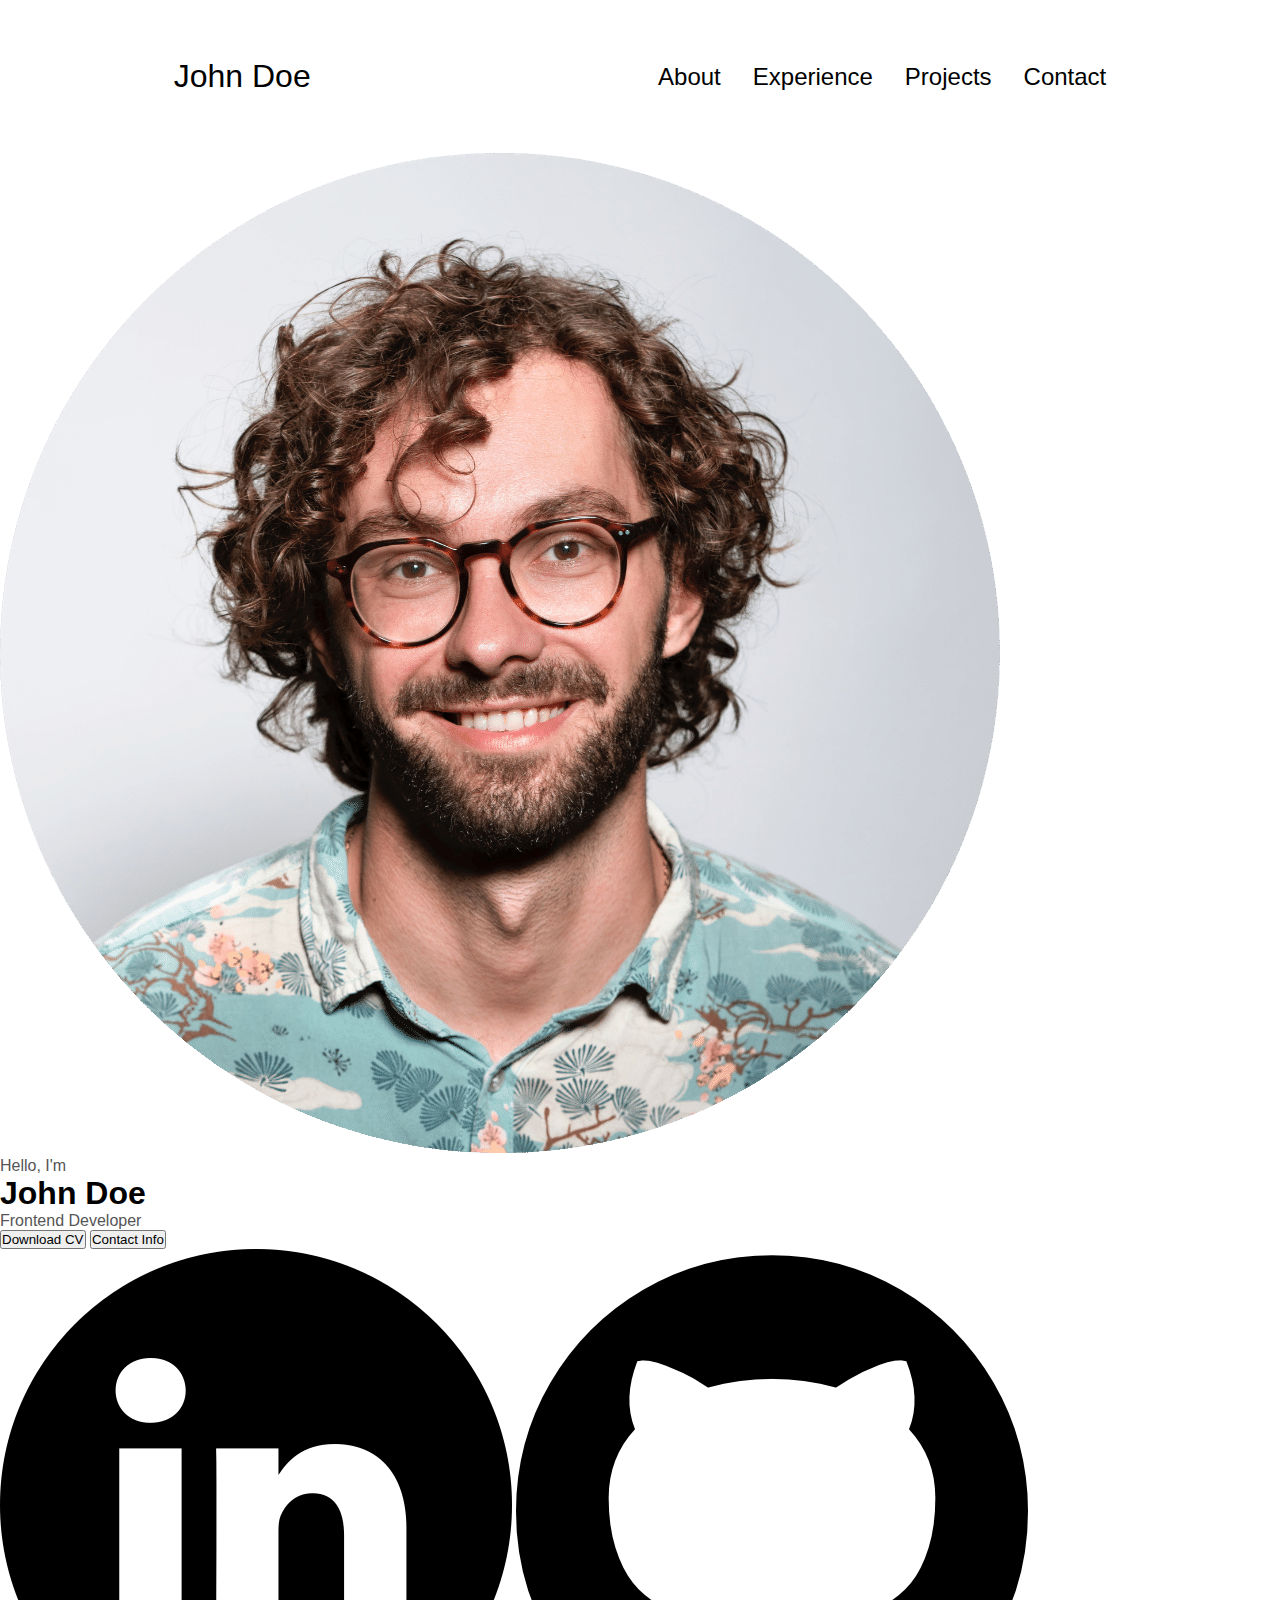
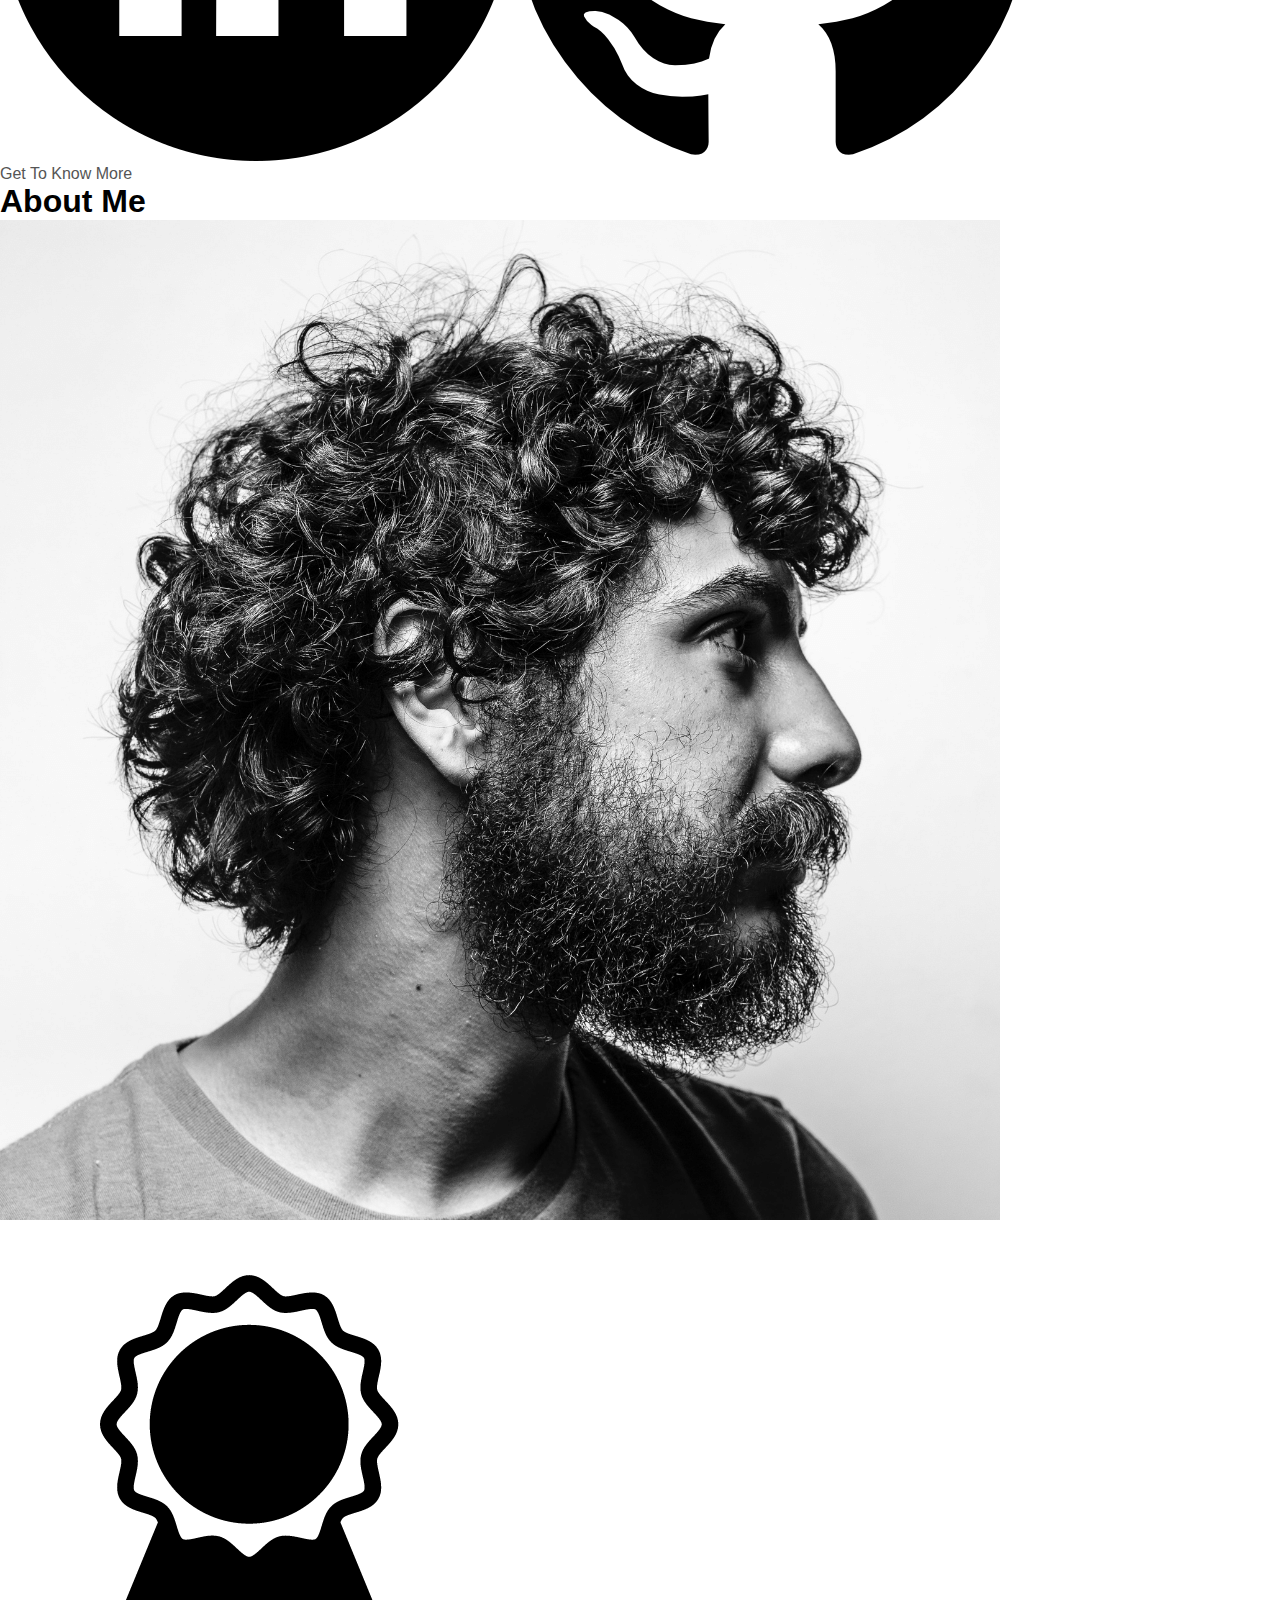
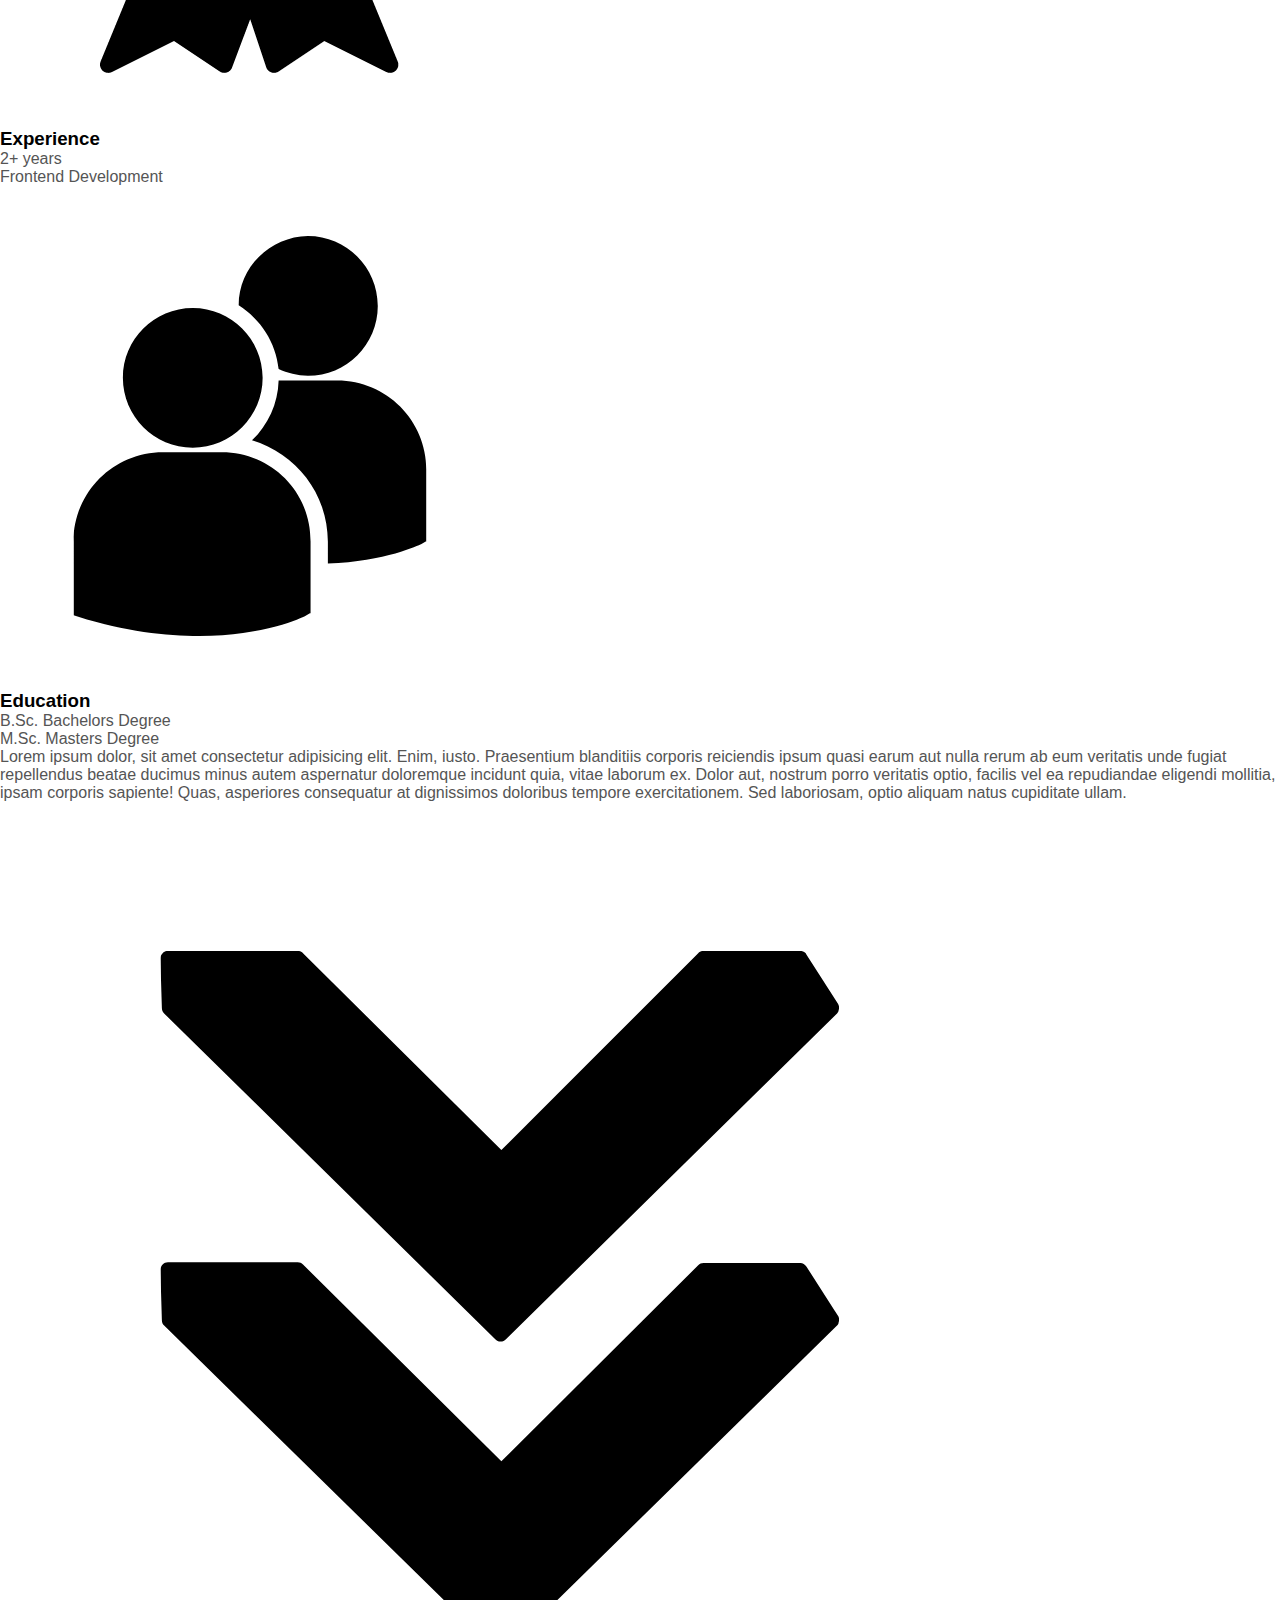
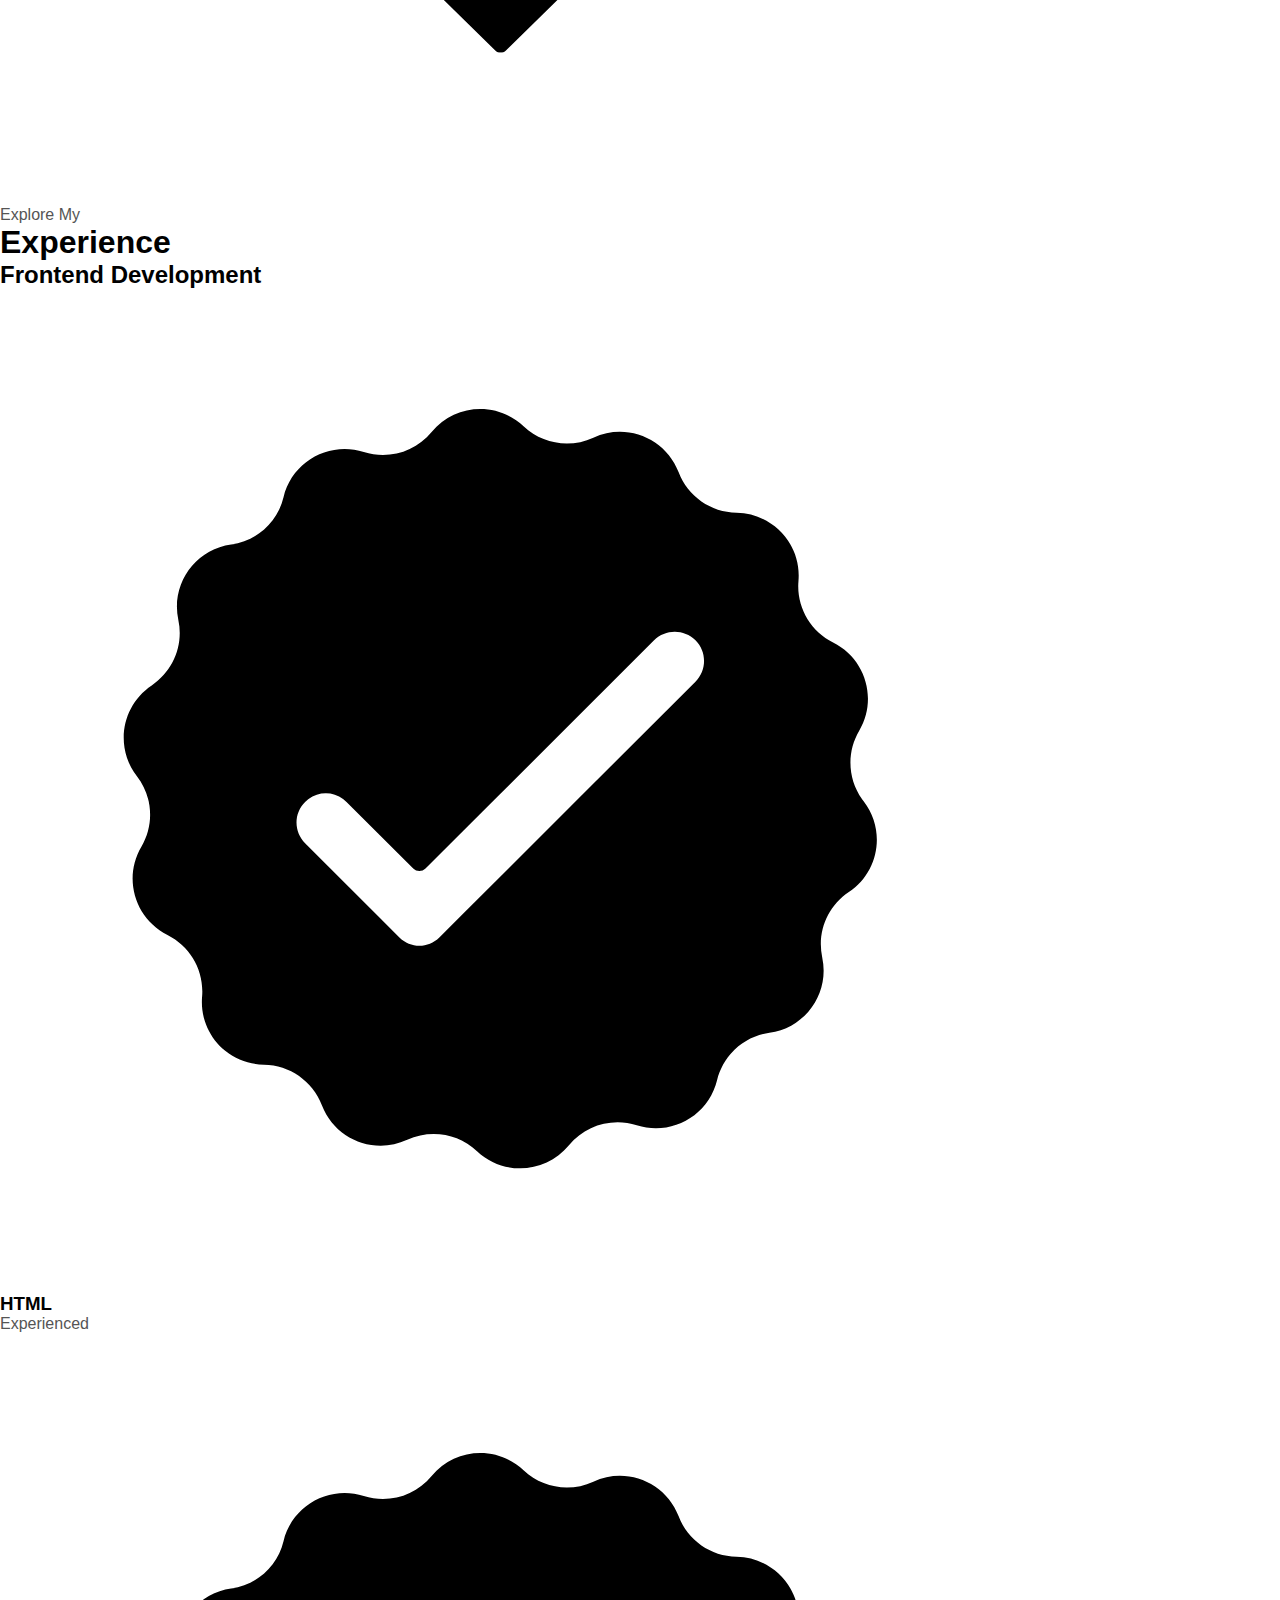
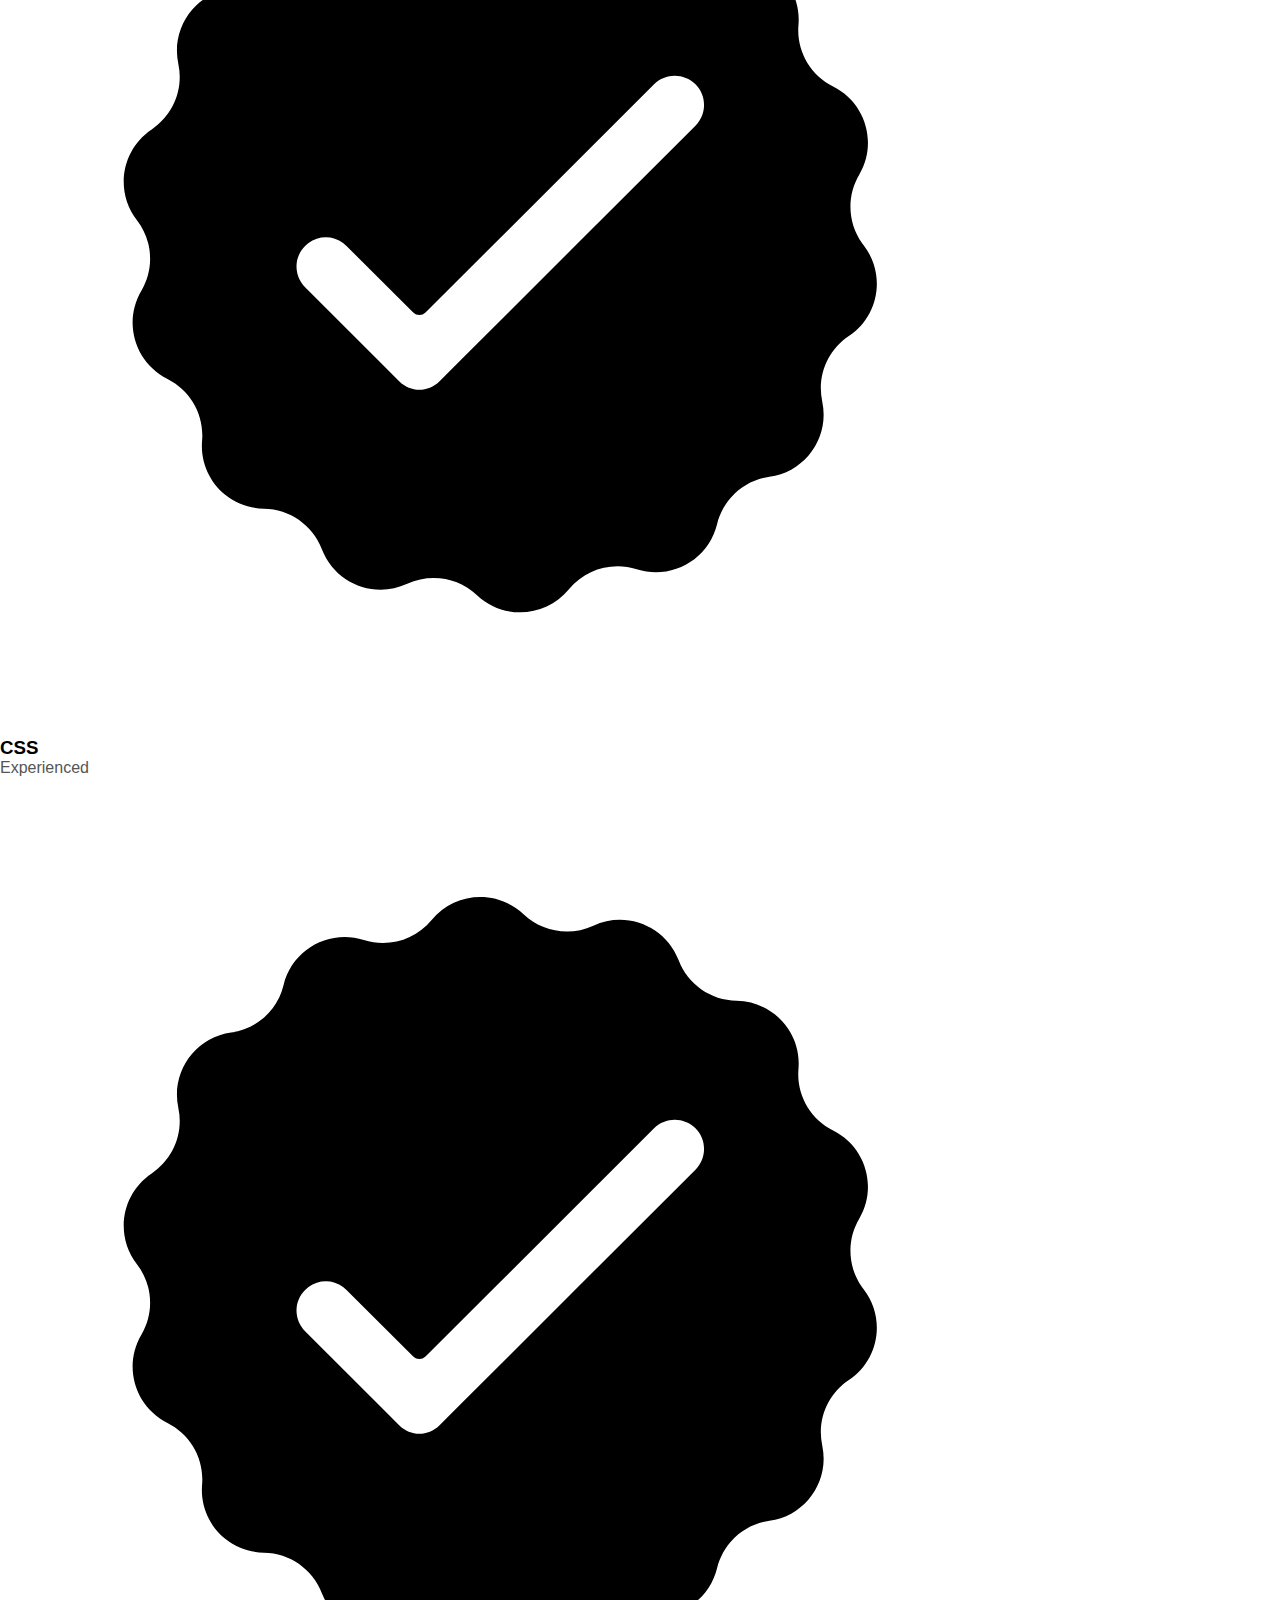
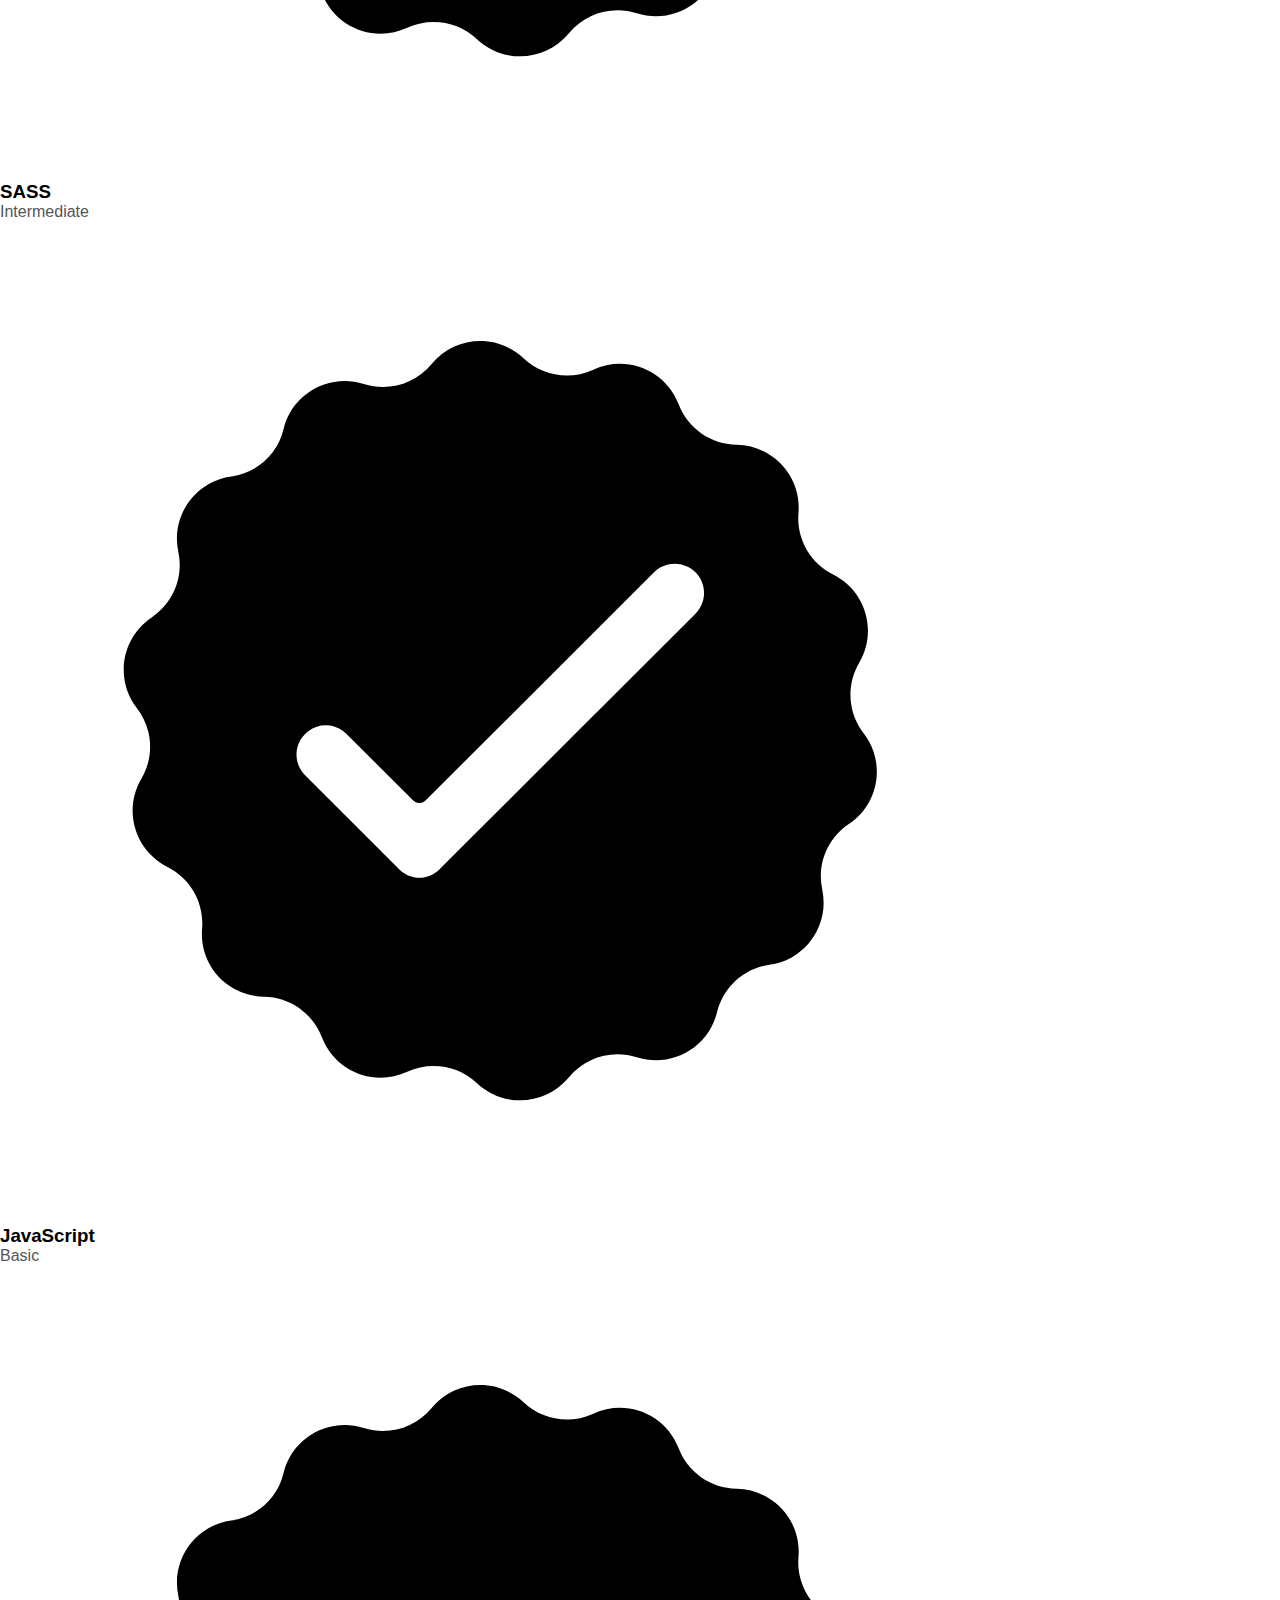
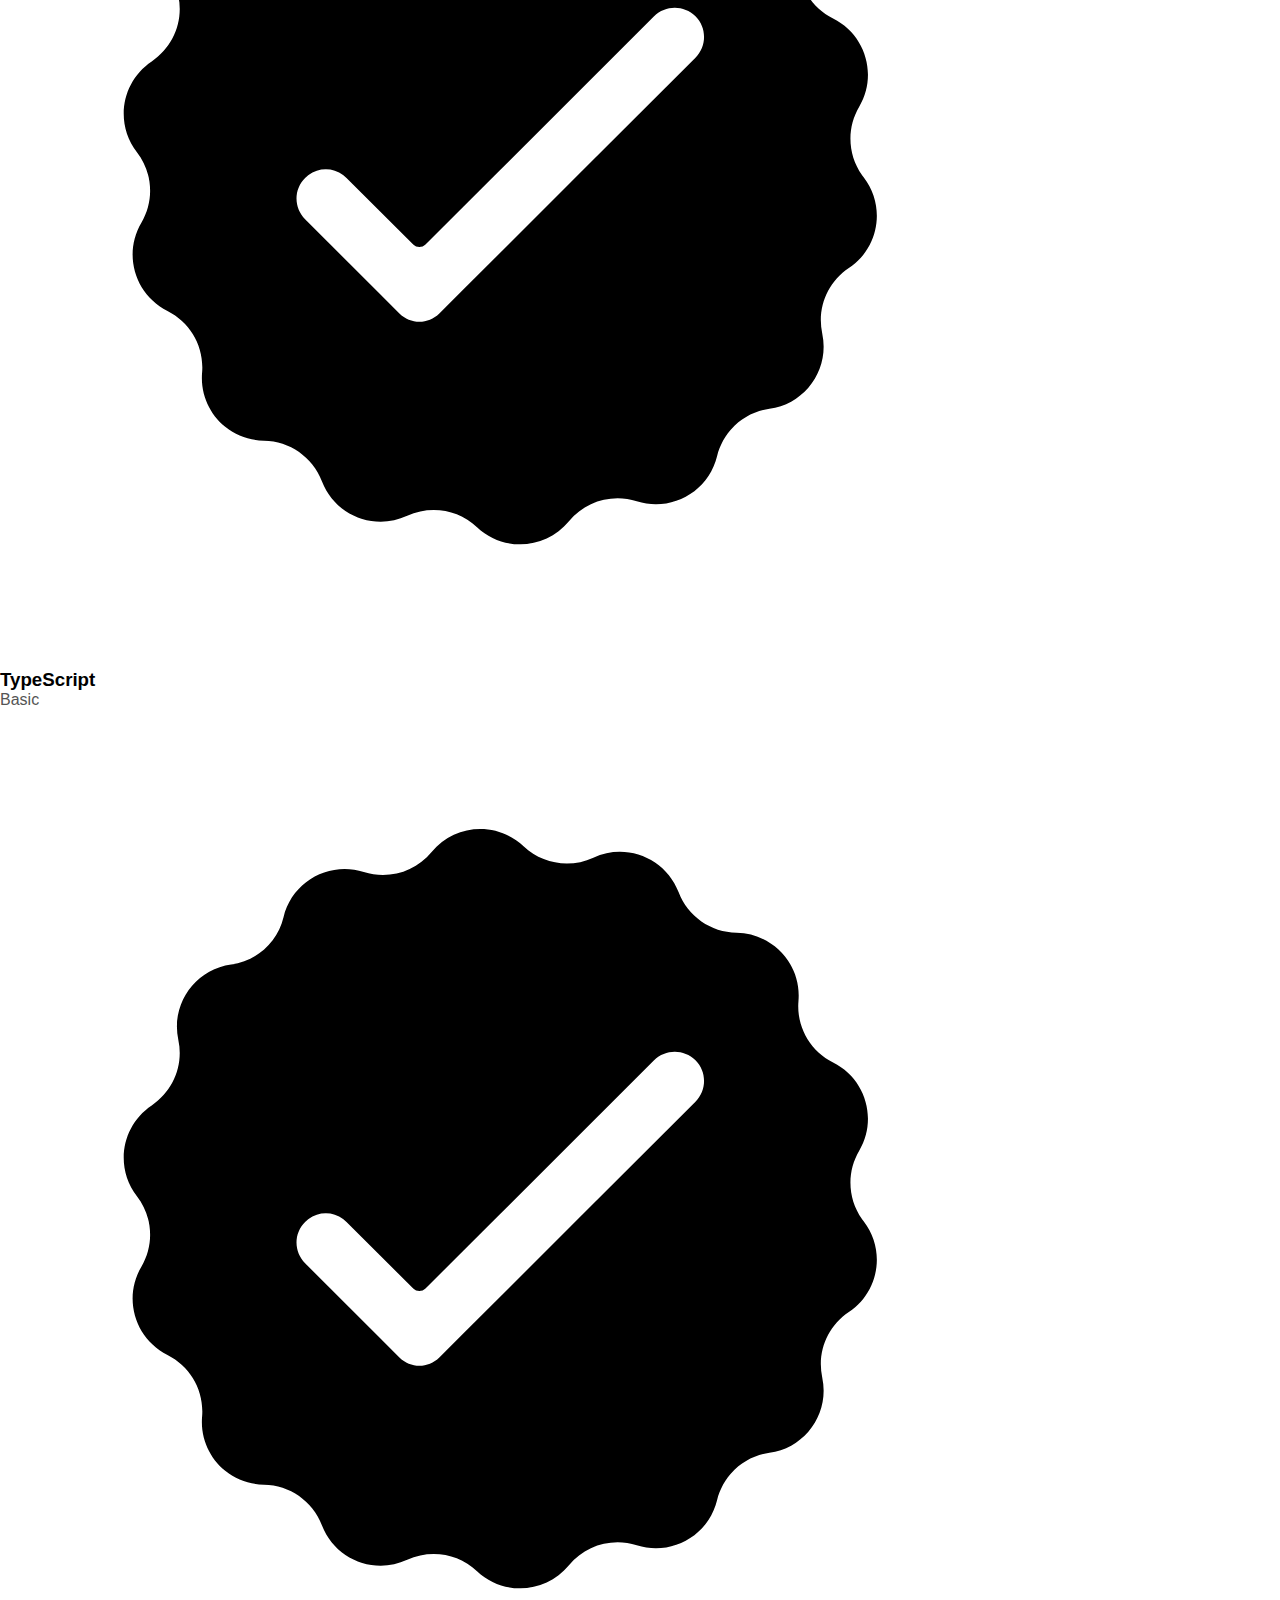
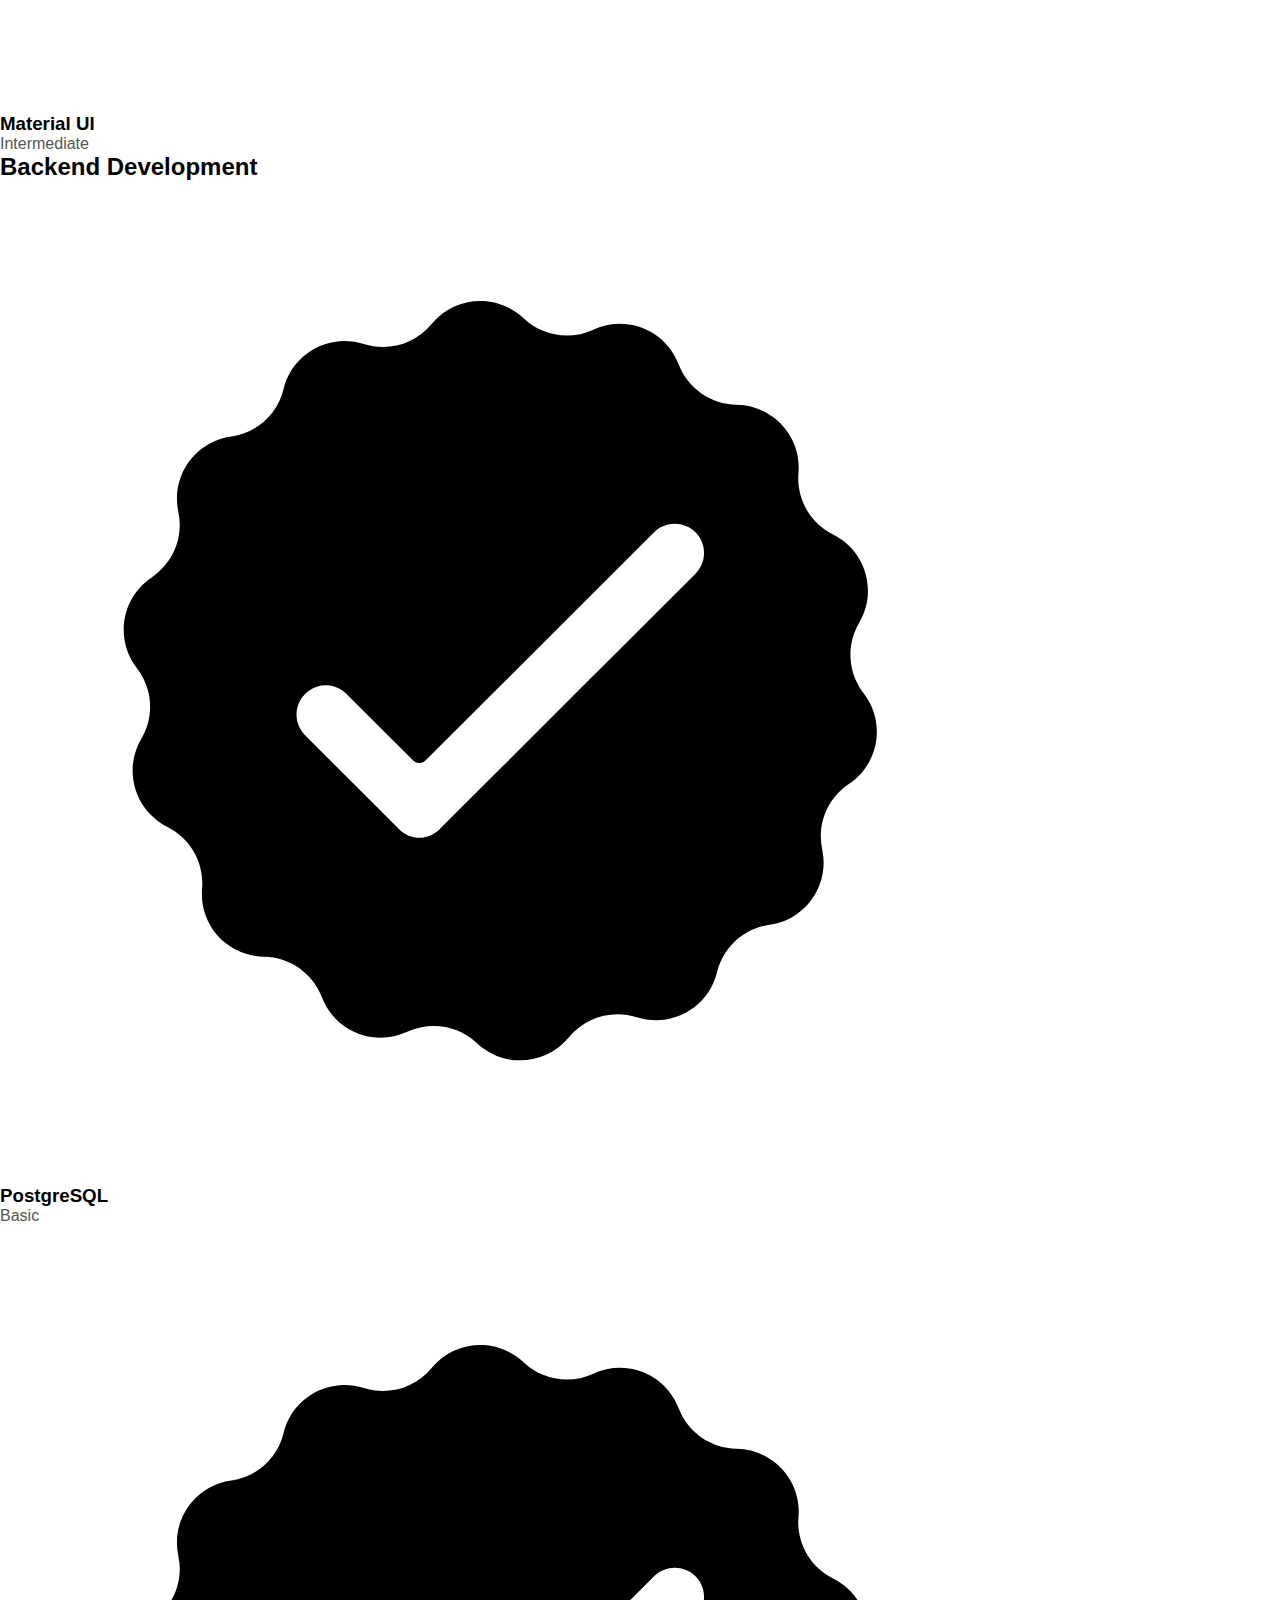
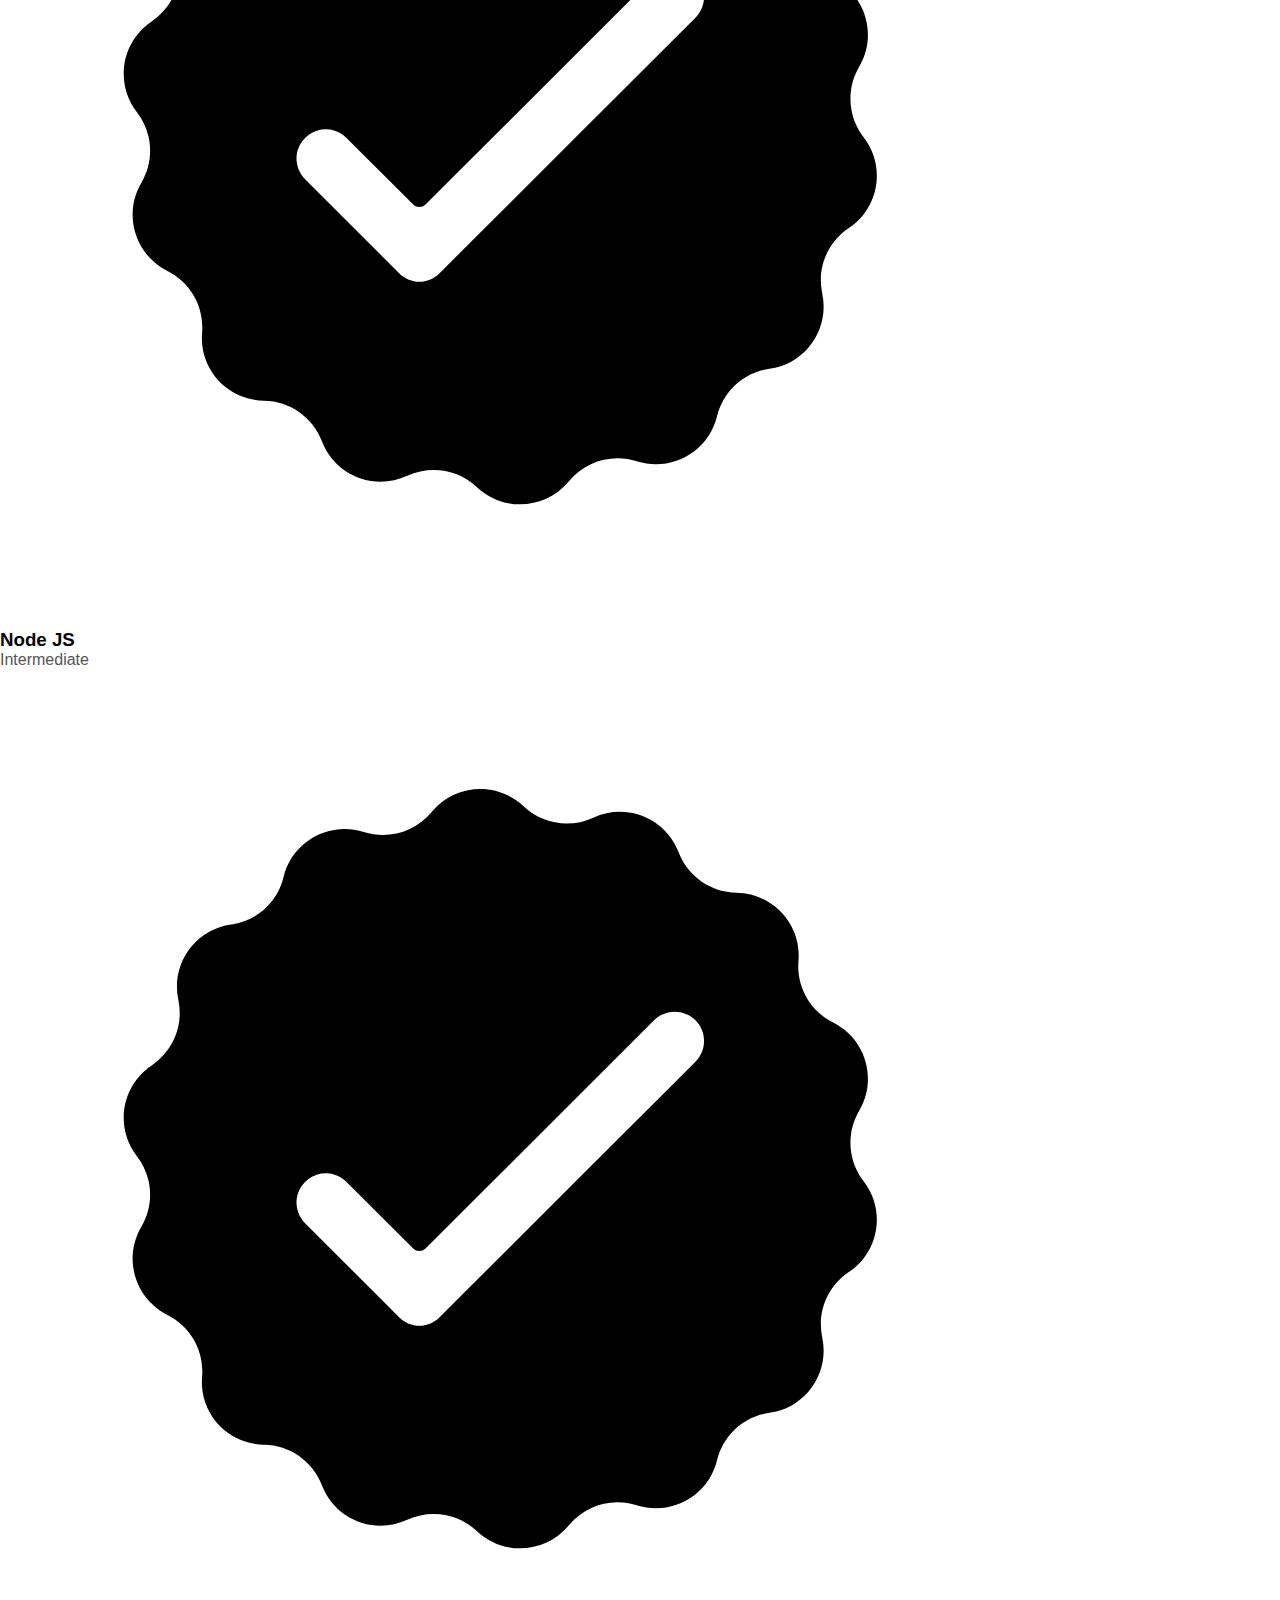
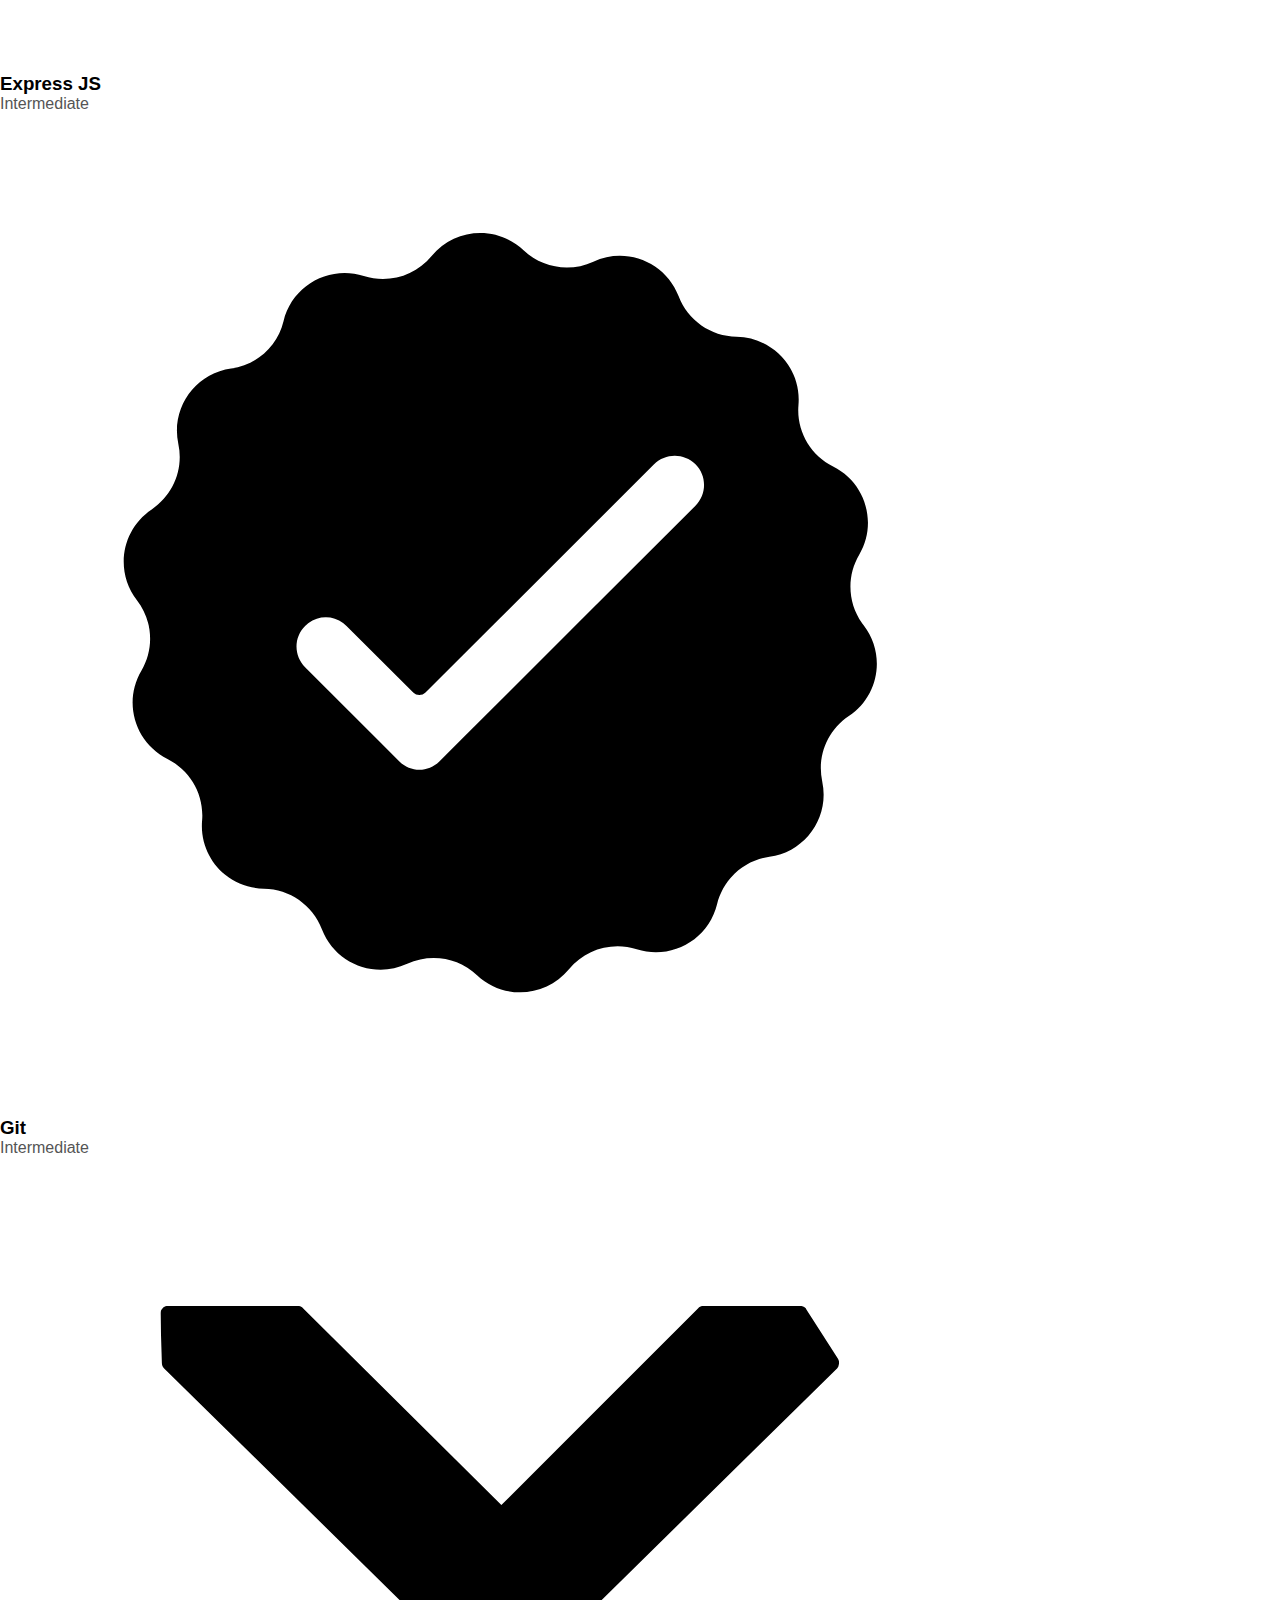
==== test.html @ 760bf9d9 "master" ====
<!DOCTYPE html>
<html lang="en">
  <head>
    <meta charset="UTF-8" />
    <meta http-equiv="X-UA-Compatible" content="IE=edge" />
    <meta name="viewport" content="width=device-width, initial-scale=1.0" />
    <link rel="stylesheet" href="style.css" />
    <link rel="stylesheet" href="mediaqueries.css" />
    <title>My Portfolio</title>
  </head>
  <body>
    <nav id="desktop-nav">
      <div class="logo">John Doe</div>
      <div>
        <ul class="nav-links">
          <li><a href="#about">About</a></li>
          <li><a href="#experience">Experience</a></li>
          <li><a href="#projects">Projects</a></li>
          <li><a href="#contact">Contact</a></li>
        </ul>
      </div>
    </nav>
    <nav id="hamburger-nav">
      <div class="logo">John Doe</div>
      <div class="hamburger-menu">
        <div class="hamburger-icon" onclick="toggleMenu()">
          <span></span>
          <span></span>
          <span></span>
        </div>
        <div class="menu-links">
          <li><a href="#about " onclick="toggleMenu()">About</a></li>
          <li><a href="#experience" onclick="toggleMenu()">Experience</a></li>
          <li><a href="#projects" onclick="toggleMenu()">Projects</a></li>
          <li><a href="#contact" onclick="toggleMenu()">Contact</a></li>
        </div>
      </div>
    </nav>
    <section id="profile">
      <div class="section__pic-container">
        <img src="./assets/profile-pic.png" alt="John Doe profile picture" />
      </div>
      <div class="section__text">
        <p class="section__text__p1">Hello, I'm</p>
        <h1 class="title">John Doe</h1>
        <p class="section__text__p2">Frontend Developer</p>
        <div class="btn-container">
          <button
            class="btn btn-color-2"
            onclick="window.open('./assets/resume-example.pdf')"
          >
            Download CV
          </button>
          <button class="btn btn-color-1" onclick="location.href='./#contact'">
            Contact Info
          </button>
        </div>
        <div id="socials-container">
          <img
            src="/assets/linkedin.png"
            class="icon"
            onclick="location.href='https://linkedin.com/';"
            alt=""
          />
          <img
            src="/assets/github.png"
            class="icon"
            onclick="location.href='https://github.com/'"
            alt=""
          />
        </div>
      </div>
    </section>
    <section id="about">
      <p class="section__text__p1">Get To Know More</p>
      <h1 class="title">About Me</h1>
      <div class="section-container">
        <div class="section__pic-container">
          <img
            class="about-pic"
            src="./assets/about-pic.png"
            alt="Profile Picture"
          />
        </div>
        <div class="about-details-container">
          <div class="about-containers">
            <div class="details-container">
              <img
                class="icon"
                src="/assets/experience.png"
                alt="Experience icon"
              />
              <h3>Experience</h3>
              <p>2+ years<br />Frontend Development</p>
            </div>
            <div class="details-container">
              <img
                class="icon"
                src="/assets/education.png"
                alt="Experience icon"
              />
              <h3>Education</h3>
              <p>B.Sc. Bachelors Degree<br />M.Sc. Masters Degree</p>
            </div>
          </div>
          <div class="text-container">
            <p>
              Lorem ipsum dolor, sit amet consectetur adipisicing elit. Enim,
              iusto. Praesentium blanditiis corporis reiciendis ipsum quasi
              earum aut nulla rerum ab eum veritatis unde fugiat repellendus
              beatae ducimus minus autem aspernatur doloremque incidunt quia,
              vitae laborum ex. Dolor aut, nostrum porro veritatis optio,
              facilis vel ea repudiandae eligendi mollitia, ipsam corporis
              sapiente! Quas, asperiores consequatur at dignissimos doloribus
              tempore exercitationem. Sed laboriosam, optio aliquam natus
              cupiditate ullam.
            </p>
          </div>
        </div>
      </div>
      <img
        src="/assets/arrow.png"
        class="icon arrow"
        onclick="location.href='./#experience'"
        alt=""
      />
    </section>
    <section id="experience">
      <p class="section__text__p1">Explore My</p>
      <h1 class="title">Experience</h1>
      <div class="experience-details-container">
        <div class="about-containers">
          <div class="details-container">
            <h2 class="experience-sub-title">Frontend Development</h2>
            <div class="article-container">
              <article>
                <img
                  class="icon"
                  src="/assets/checkmark.png"
                  alt="Experience icon"
                />
                <div>
                  <h3>HTML</h3>
                  <p>Experienced</p>
                </div>
              </article>
              <article>
                <img
                  class="icon"
                  src="/assets/checkmark.png"
                  alt="Experience icon"
                />
                <div>
                  <h3>CSS</h3>
                  <p>Experienced</p>
                </div>
              </article>
              <article>
                <img
                  class="icon"
                  src="/assets/checkmark.png"
                  alt="Experience icon"
                />
                <div>
                  <h3>SASS</h3>
                  <p>Intermediate</p>
                </div>
              </article>
              <article>
                <img
                  class="icon"
                  src="/assets/checkmark.png"
                  alt="Experience icon"
                />
                <div>
                  <h3>JavaScript</h3>
                  <p>Basic</p>
                </div>
              </article>
              <article>
                <img
                  class="icon"
                  src="/assets/checkmark.png"
                  alt="Experience icon"
                />
                <div>
                  <h3>TypeScript</h3>
                  <p>Basic</p>
                </div>
              </article>
              <article>
                <img
                  class="icon"
                  src="/assets/checkmark.png"
                  alt="Experience icon"
                />
                <div>
                  <h3>Material UI</h3>
                  <p>Intermediate</p>
                </div>
              </article>
            </div>
          </div>
          <div class="details-container">
            <h2 class="experience-sub-title">Backend Development</h2>
            <div class="article-container">
              <article>
                <img
                  class="icon"
                  src="/assets/checkmark.png"
                  alt="Experience icon"
                />
                <div>
                  <h3>PostgreSQL</h3>
                  <p>Basic</p>
                </div>
              </article>
              <article>
                <img
                  class="icon"
                  src="/assets/checkmark.png"
                  alt="Experience icon"
                />
                <div>
                  <h3>Node JS</h3>
                  <p>Intermediate</p>
                </div>
              </article>
              <article>
                <img
                  class="icon"
                  src="/assets/checkmark.png"
                  alt="Experience icon"
                />
                <div>
                  <h3>Express JS</h3>
                  <p>Intermediate</p>
                </div>
              </article>
              <article>
                <img
                  class="icon"
                  src="/assets/checkmark.png"
                  alt="Experience icon"
                />
                <div>
                  <h3>Git</h3>
                  <p>Intermediate</p>
                </div>
              </article>
            </div>
          </div>
        </div>
      </div>
      <img
        src="/assets/arrow.png"
        class="icon arrow"
        onclick="location.href='./#projects'"
        alt=""
      />
    </section>
    <section id="projects">
      <p class="section__text__p1">Browse My Recent</p>
      <h1 class="title">Projects</h1>
      <div class="experience-details-container">
        <div class="about-containers">
          <div class="details-container color-container">
            <div class="article-container">
              <img
                class="project-img"
                src="/assets/project-1.png"
                alt="project-1"
              />
            </div>
            <h2 class="experience-sub-title project-title">Project One</h2>
            <div class="btn-container">
              <button
                class="btn btn-color-2 project-btn"
                onclick="location.href='https://github.com/';"
              >
                GitHub
              </button>
              <button
                class="btn btn-color-2 project-btn"
                onclick="location.href='https://linkedin.com/';"
              >
                Live Demo
              </button>
            </div>
          </div>
          <div class="details-container color-container">
            <div class="article-container">
              <img
                class="project-img"
                src="/assets/project-2.png"
                alt="project-1"
              />
            </div>
            <h2 class="experience-sub-title project-title">Project Two</h2>
            <div class="btn-container">
              <button
                class="btn btn-color-2 project-btn"
                onclick="location.href='https://github.com/';"
              >
                GitHub
              </button>
              <button
                class="btn btn-color-2 project-btn"
                onclick="location.href='https://linkedin.com/';"
              >
                Live Demo
              </button>
            </div>
          </div>
          <div class="details-container color-container">
            <div class="article-container">
              <img
                class="project-img"
                src="/assets/project-3.png"
                alt="project-1"
              />
            </div>
            <h2 class="experience-sub-title project-title">Project Three</h2>
            <div class="btn-container">
              <button
                class="btn btn-color-2 project-btn"
                onclick="location.href='https://github.com/';"
              >
                GitHub
              </button>
              <button
                class="btn btn-color-2 project-btn"
                onclick="location.href='https://linkedin.com/';"
              >
                Live Demo
              </button>
            </div>
          </div>
        </div>
      </div>
      <img
        src="/assets/arrow.png"
        class="icon arrow"
        onclick="location.href='./#contact'"
        alt=""
      />
    </section>
    <section id="contact">
      <p class="section__text__p1">Get In Touch</p>
      <h1 class="title">Contact Me</h1>
      <div class="contact-info-upper-container">
        <div class="contact-info-container">
          <img
            src="/assets/email.png"
            class="icon contact-icon"
            alt="Email icon"
          />
          <p><a href="mailto:examplemail@gmail.com">Example@email.com</a></p>
        </div>
        <div class="contact-info-container">
          <img
            src="/assets/email.png"
            class="icon contact-icon"
            alt="Email icon"
          />
          <p><a href="https://www.linkedin.com/">LinkedIn</a></p>
        </div>
      </div>
    </section>
    <footer>
      <nav>
        <div class="nav-links-container">
          <ul class="nav-links">
            <li><a href="#about">About</a></li>
            <li><a href="#experience">Experience</a></li>
            <li><a href="#projects">Projects</a></li>
            <li><a href="#contact">Contact</a></li>
          </ul>
        </div>
      </nav>
      <p>Copyright &#169; 2023 John Doe. All Rights Reserved</p>
    </footer>
    <script src="script.js"></script>
  </body>
</html>
---- style.css ----
/* General */

@import url("https://fonts.googleapis.com/css2?family=Poppins:wght@300;400;500;600&display=swap");

* {
  margin: 0;
  padding: 0;
}

body {
  font-family: "Poppines", sans-serif;
  .poppins-light {
    font-family: "Poppins", sans-serif;
    font-weight: 300;
    font-style: normal;
  }

  .poppins-regular {
    font-family: "Poppins", sans-serif;
    font-weight: 400;
    font-style: normal;
  }

  .poppins-medium {
    font-family: "Poppins", sans-serif;
    font-weight: 500;
    font-style: normal;
  }

  .poppins-semibold {
    font-family: "Poppins", sans-serif;
    font-weight: 600;
    font-style: normal;
  }
}

html {
  scroll-behavior: smooth;
}

p {
  color: rgb(85, 85, 85);
}

/* Transation */

a,
.btn {
  transition: all 300ms ease;
}

/* desktop nav */

nav,
.nav-links {
  display: flex;
}

nav {
  justify-content: space-around;
  align-items: center;
  height: 17vh;
}

.nav-links {
  gap: 2rem;
  list-style: none;
  font-size: 1.5rem;
}

a {
  color: black;
  text-decoration: none;
  text-decoration-color: white;
}

a:hover {
  color: gray;
  text-decoration: underline;
  text-underline-offset: 1rem;
  text-decoration-color: rgb(181, 181, 181);
}

.logo {
  font-size: 2rem;
}

.logo:hover {
  cursor: default;
}


/* HAMBUGER MENU */

#hamburger-nav {
  display: none;
}

.hamburger-menu {
  position: relative;
  display: inline-block;
}

.hamburger-icon {
  display: flex;
  flex-direction: column;
  justify-content: space-between;
  height: 24px;
  width: 30px;
  cursor: pointer;
}

.hamburger-icon span {
  width: 100%;
  height: 2px;
  background-color: black;
  transition: all 0.3s ease-in-out;
}

.menu-links {
  position: absolute;
  top: 100%;
  right: 0%;
  background-color: white;
  width: fit-content;
  max-height: 0;
  overflow: hidden;
  transition: all 0.3s ease-in-out;
}
---- mediaqueries.css ----
@media screen and (max-width: 1200px) {
    #desktop-nav {
        display: none;
    }
    #hamburger-nav {
        display: flex;
    }
}
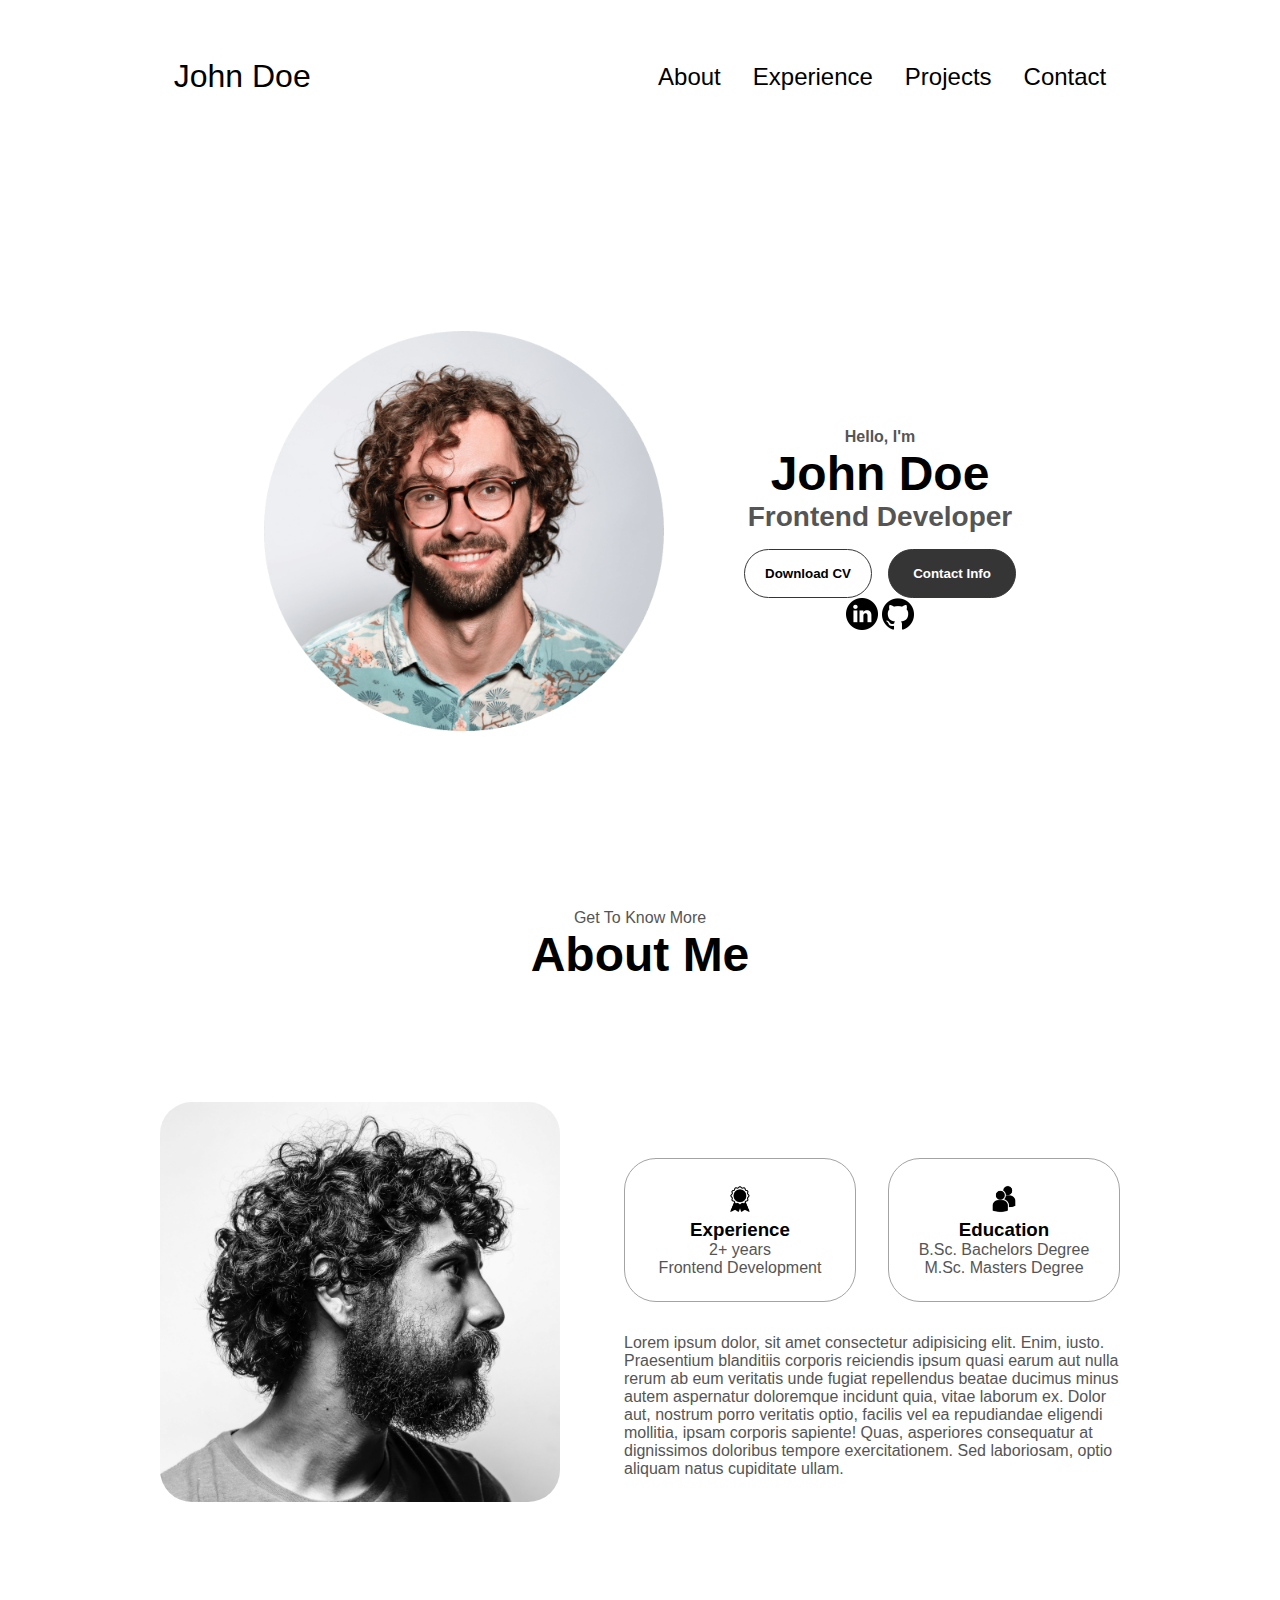
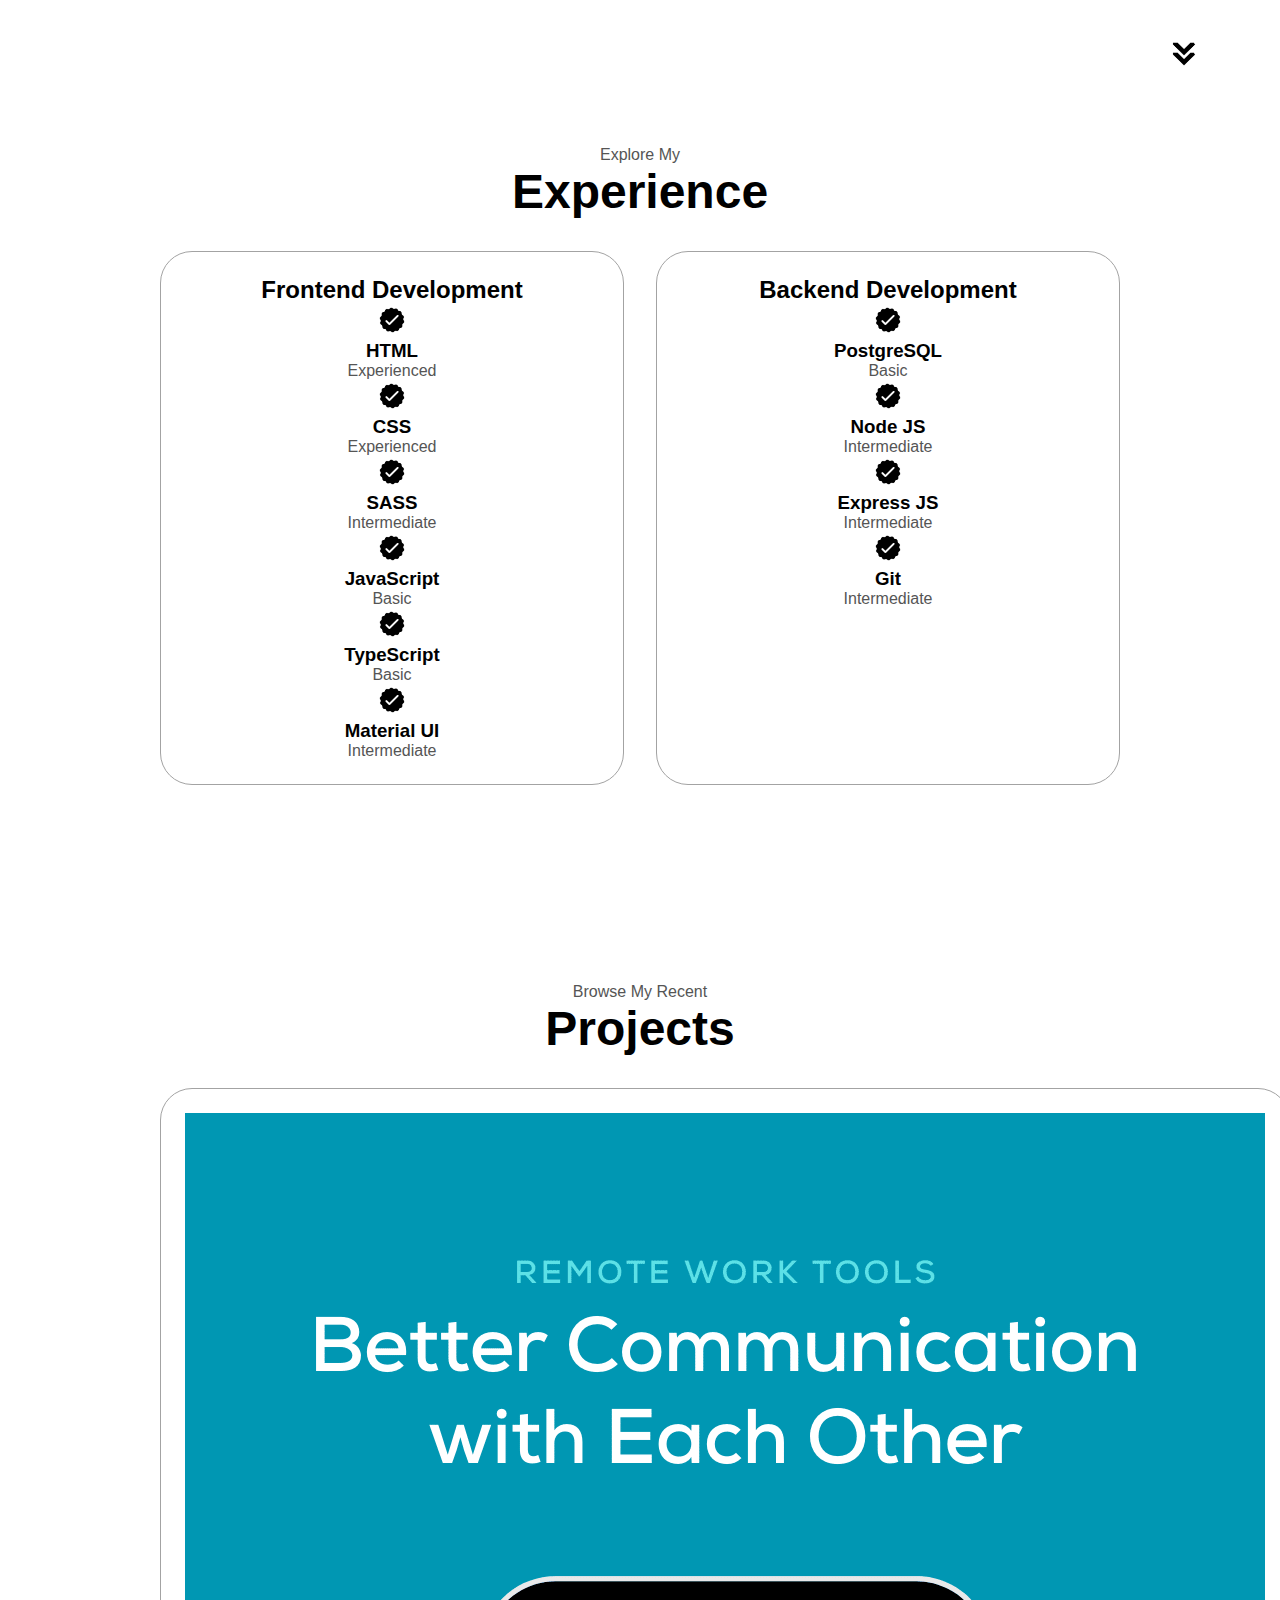
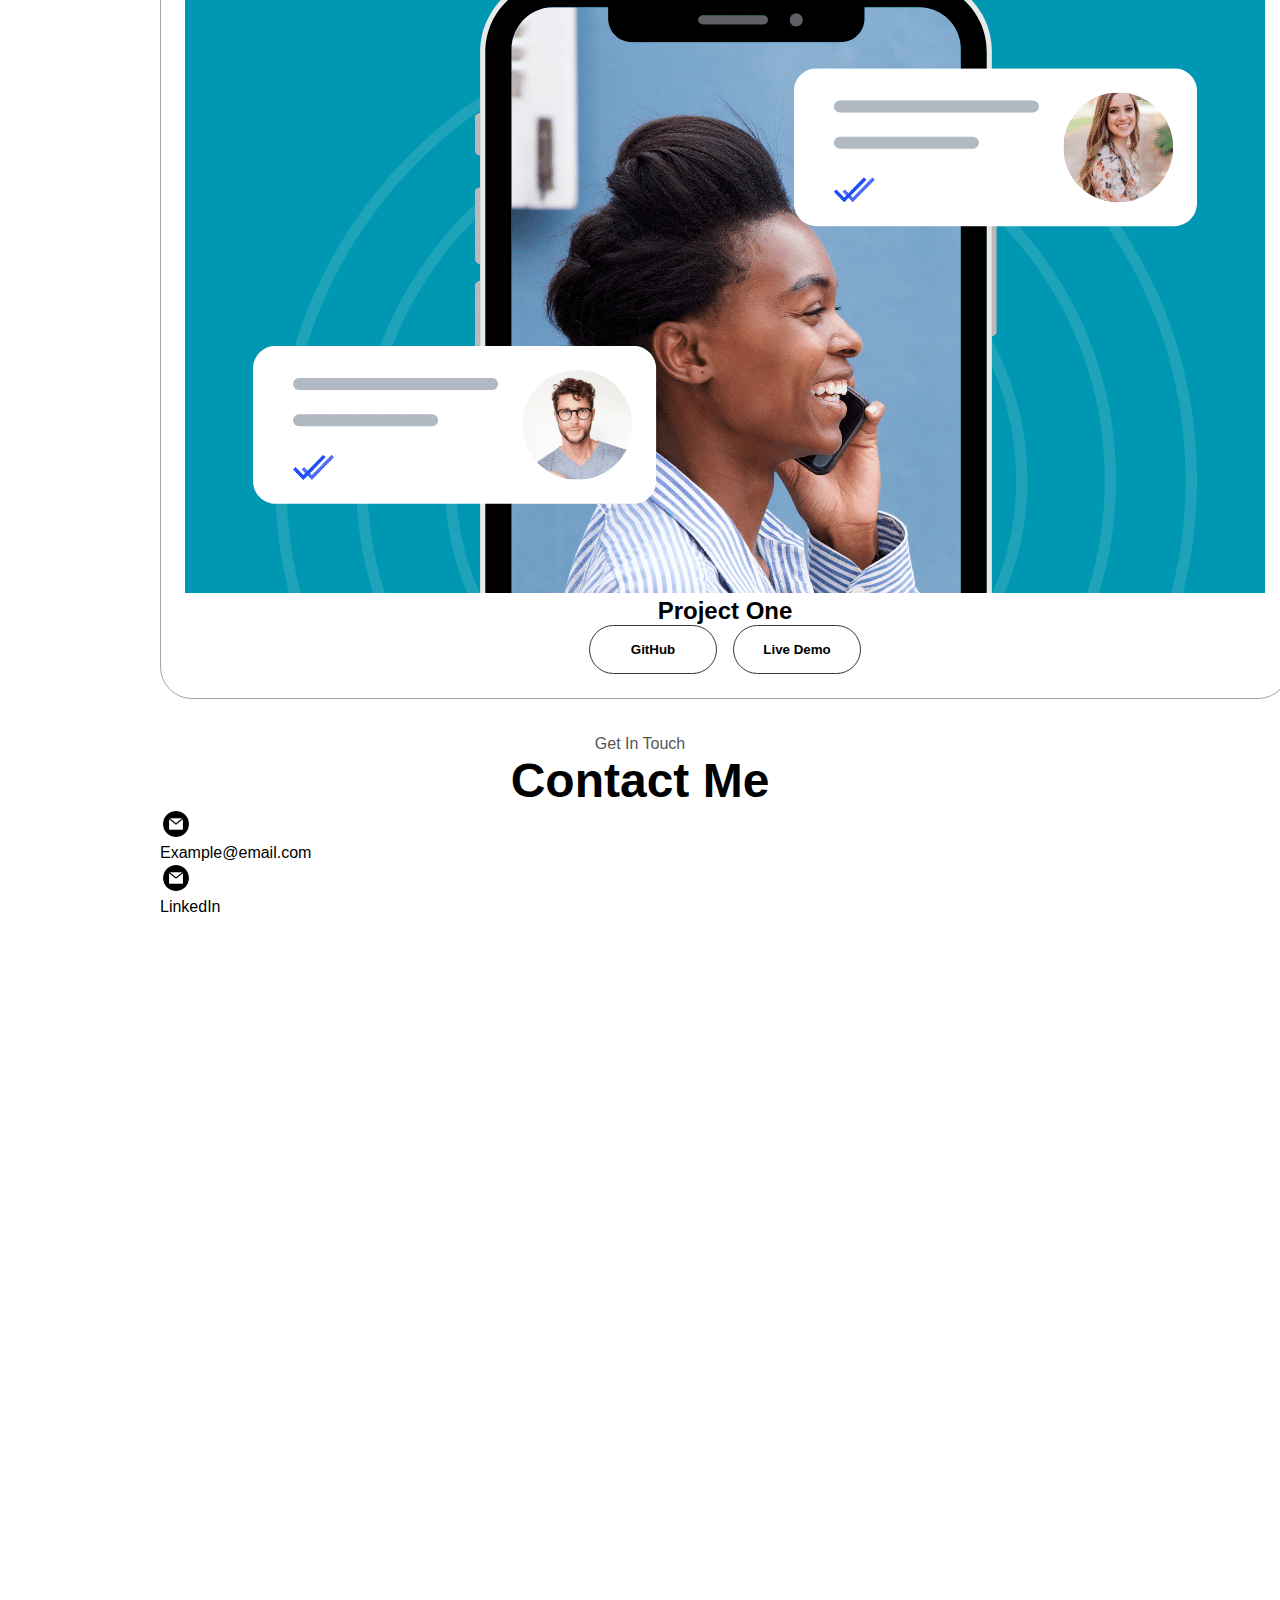
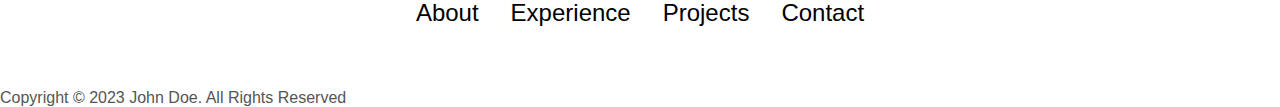
==== commit 95b12c75: "master" ====
--- a/test.html
+++ b/test.html
@@ -1,4 +1,4 @@
-<!DOCTYPE html>
+ <!DOCTYPE html>
 <html lang="en">
   <head>
     <meta charset="UTF-8" />
@@ -122,7 +122,7 @@
         src="/assets/arrow.png"
         class="icon arrow"
         onclick="location.href='./#experience'"
-        alt=""
+        alt="arrow icon"
       />
     </section>
     <section id="experience">
--- a/style.css
+++ b/style.css
@@ -85,12 +85,131 @@
   font-size: 2rem;
 }
 
+
+/* sections */
+
+section{
+  padding-top: 4vh;
+  height: 93vh;
+  margin: 0 10rem;
+  box-sizing: border-box;
+  min-height: fit-content;
+}
+
+.section-container {
+  display: flex;
+}
+
+
+/* PROFILE SECTION */
+
+#profile {
+  display: flex;
+  justify-content: center;
+  gap: 5rem;
+  height: 80vh;
+}
+
+.section__pic-container {
+  display: flex;
+  height: 400px;
+  width: 400px;
+  margin: auto 0;
+}
+
+.section__text {
+  align-self: center;
+  text-align: center;
+}
+
+
+.section__text p {
+  font-weight: 600;
+}
+
+.section__text__p1 {
+  text-align: center;
+}
+.section__text__p2 {
+  font-size: 1.75rem;
+  margin-bottom: 1rem;
+}
+
+.title {
+  font-size: 3rem;
+  text-align: center;
+}
+
+#social__container {
+  display: flex;
+  justify-content: center;
+  margin-top: 1rem;
+  gap: 1rem;
+}
+
+/* ICON */
+
+.icon {
+  cursor: pointer;
+  height: 2rem;
+}
+
+
+/* bottons */
+
+.btn-container {
+  display: flex;
+  justify-content: center;
+  gap: 1rem;
+}
+
+.btn {
+  font-weight: 600;
+  transition: all 300ms ease;
+  padding: 1rem;
+  width: 8rem;
+  border-radius: 2rem;
+}
+
+.btn-color-1, 
+.btn-color-2 {
+  border: rgb(53, 53, 53) 0.1rem solid;
+}
+
+.btn-color-1:hover, 
+.btn-color-2:hover {
+  cursor: pointer;
+}
+
+.btn-color-1, 
+.btn-color-2:hover {
+  background: rgb(53, 53, 53);
+  color: white;
+}
+
+.btn-color-1:hover {
+  background: rgb(0, 0, 0);
+}
+
+.btn-color-2 {
+  background: none;
+}
+
+
+.btn-color-2:hover {
+  border: rgb(255, 255, 255) 0.1rem solid;
+}
+
+.btn-container {
+gap: 1rem;
+}
+
 .logo:hover {
   cursor: default;
 }
 
 
-/* HAMBUGER MENU */
+/* HAMBURGER MENU */
 
 #hamburger-nav {
   display: none;
@@ -127,3 +246,100 @@
   overflow: hidden;
   transition: all 0.3s ease-in-out;
 }
+
+.menu-links a {
+  display: block;
+  padding: 10px;
+  text-align: center;
+  font-size: 1.5rem;
+  color: black;
+  text-decoration: none;
+  transition: all 0.3s ease-in-out;
+}
+
+.menu-links li {
+  list-style: none;
+}
+
+.menu-links.open {
+  max-height: 300px;
+}
+
+.hamburger-icon.open span:first-child {
+transform: rotate(45deg) translate(10px, 5px);
+}
+
+.hamburger-icon.open span:nth-child(2) {
+  opacity: 0;
+}
+
+.hamburger-icon.open span:last-child {
+transform: rotate(-45deg) translate(10px, -5px);
+}
+
+.hamburger-icon span:first-child {
+  transform: none;
+}
+
+.hamburger-icon span:nth-child(2) {
+  opacity: 1;
+}
+
+.hamburger-icon span:last-child {
+  transform: none;
+}
+
+
+/* ABOUT SECTION */
+
+#about {
+  position:relative
+}
+
+.about-containers {
+  gap: 2rem;
+  margin-bottom: 2rem;
+  margin-top: 2rem;
+}
+
+.about-details-container {
+  justify-content: center;
+  flex-direction: column;
+}
+
+.about-containers, 
+.about-details-container {
+  display: flex;
+  
+}
+
+.about-pic {
+  border-radius: 2rem;
+}
+
+.arrow {
+  position: absolute;
+  right: -5rem;
+  bottom: 2.5rem;
+}
+
+.details-container {
+  padding: 1.5rem;
+  flex: 1;
+  background: white;
+  border-radius: 2rem;
+  border: rgb(53,53,53) 0.1rem solid;
+  border-color: rgb(163,163,163);
+  text-align: center;
+}
+
+.section-container {
+  gap: 4rem;
+  height: 80%;
+}
+
+.section__pic-container {
+  height: 400px;
+  width: 400px;
+  margin: auto 0;
+}